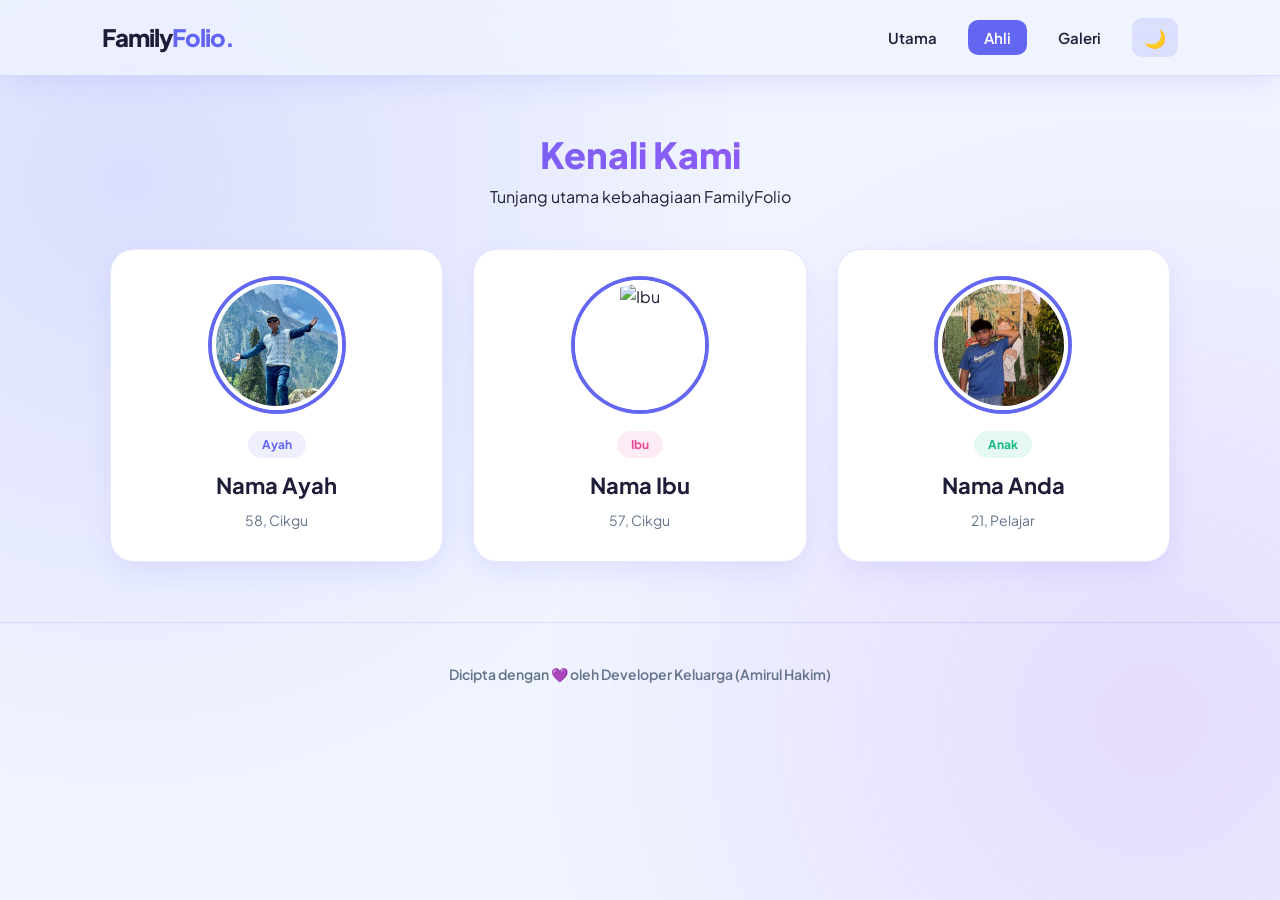
==== ahli.html @ ec3c9a92 "Add files via upload" ====
<!DOCTYPE html>
<html lang="ms">
<head>
    <meta charset="UTF-8">
    <meta name="viewport" content="width=device-width, initial-scale=1.0">
    <title>Ahli Keluarga | Modern Design</title>
    <link rel="stylesheet" href="CSS/style.css">
    <link href="https://fonts.googleapis.com/css2?family=Plus+Jakarta+Sans:wght@400;600;800&display=swap" rel="stylesheet">
</head>
<body>

    <nav class="glass-nav">
        <div class="logo">Family<span>Folio.</span></div>
        <ul class="nav-links">
            <li><a href="index.html">Utama</a></li>
            <li><a href="ahli.html" class="active">Ahli</a></li>
            <li><a href="galeri.html">Galeri</a></li>
            <li><button id="theme-toggle" class="btn-theme">🌙</button></li>
        </ul>
    </nav>

    <div class="container" style="padding-top: 50px;">
        <div class="header-center animasi-masuk">
            <h2 class="text-gradient">Kenali Kami</h2>
            <p>Tunjang utama kebahagiaan FamilyFolio</p>
        </div>

        <div class="grid-keluarga">
            <div class="kad-premium pantau-scroll">
                <div class="img-container">
                    <img src="ayah.jpg" alt="Ayah">
                </div>
                <div class="kad-content">
                    <span class="tag">Ayah</span>
                    <h3>Nama Ayah</h3>
                    <p>58, Cikgu</p>
                </div>
            </div>

            <div class="kad-premium pantau-scroll">
                <div class="img-container">
                    <img src="ibu.jpg" alt="Ibu">
                </div>
                <div class="kad-content">
                    <span class="tag pink">Ibu</span>
                    <h3>Nama Ibu</h3>
                    <p>57, Cikgu</p>
                </div>
            </div>

            <div class="kad-premium pantau-scroll">
                <div class="img-container">
                    <img src="saya.jpg" alt="Saya">
                </div>
                <div class="kad-content">
                    <span class="tag green">Anak</span>
                    <h3>Nama Anda</h3>
                    <p>21, Pelajar</p>
                </div>
            </div>
        </div>
    </div>

    <footer>
        <p>Dicipta dengan 💜 oleh Developer Keluarga (Amirul Hakim)</p>
    </footer>

    <script src="JS/script.js"></script>
</body>
</html>
---- CSS/style.css ----
/* --- KONFIGURASI WARNA PREMIUM & BERWARNA --- */
:root {
    --primary: #6366f1;       /* Indigo */
    --primary-dark: #4338ca;
    --accent: #a855f7;        /* Neon Purple */
    --bg-light: #f0f4ff;      /* Latar Belakang Biru Digital Lembut (Bukan Putih Kosong) */
    --bg-card: #ffffff;       /* Kad Putih Bersih supaya Kontras dengan Background */
    --text-dark: #1e1e38;      /* Teks Biru Gelap Pekat */
    --text-muted: #64748b;
    --glass: rgba(240, 244, 255, 0.7);
    --border: rgba(99, 102, 241, 0.15);
    --shadow: 0 10px 30px -5px rgba(99, 102, 241, 0.15);
}

/* Tema Gelap Premium (Midnight Cyan/Blue) */
body.dark-theme {
    --bg-light: #0b0f19;      /* Warna Angkasa Gelap */
    --bg-card: #161b2b;       /* Kad Biru Gelap */
    --text-dark: #f8fafc;     /* Teks Cerah */
    --text-muted: #94a3b8;
    --glass: rgba(22, 27, 43, 0.7);
    --border: rgba(255, 255, 255, 0.08);
    --shadow: 0 20px 40px -10px rgba(0, 0, 0, 0.6);
}

* {
    margin: 0;
    padding: 0;
    box-sizing: border-box;
    font-family: 'Plus Jakarta Sans', sans-serif;
}

body {
    background-color: var(--bg-light);
    color: var(--text-dark);
    line-height: 1.6;
    transition: background-color 0.4s, color 0.4s;
    overflow-x: hidden;
}

/* --- DETAILED BACKGROUND GLOW (EFEK WARNA BERLAPIS) --- */
body::before {
    content: "";
    position: fixed;
    top: 0; left: 0; width: 100%; height: 100%;
    background: radial-gradient(circle at 10% 20%, rgba(99, 102, 241, 0.15) 0%, transparent 45%),
                radial-gradient(circle at 90% 80%, rgba(168, 85, 247, 0.15) 0%, transparent 45%);
    z-index: -1;
}

.container {
    max-width: 1100px;
    margin: 0 auto;
    padding: 0 20px;
}

/* --- NAVBAR GLASSMORPHISM --- */
.glass-nav {
    display: flex;
    justify-content: space-between;
    align-items: center;
    padding: 18px 8%;
    background: var(--glass);
    backdrop-filter: blur(20px);
    -webkit-backdrop-filter: blur(20px);
    border-bottom: 1px solid var(--border);
    position: sticky;
    top: 0;
    z-index: 1000;
    box-shadow: var(--shadow);
}

.logo {
    font-size: 24px;
    font-weight: 800;
    letter-spacing: -1px;
}

.logo span {
    color: var(--primary);
}

.nav-links {
    list-style: none;
    display: flex;
    gap: 15px;
    align-items: center;
}

.nav-links a {
    text-decoration: none;
    color: var(--text-dark);
    font-weight: 600;
    font-size: 15px;
    padding: 8px 16px;
    border-radius: 10px;
    transition: all 0.2s ease;
}

.nav-links a:hover, .nav-links a.active {
    color: white;
    background-color: var(--primary);
}

.btn-theme {
    background: var(--border);
    border: none;
    font-size: 18px;
    padding: 8px 12px;
    border-radius: 10px;
    cursor: pointer;
    transition: 0.2s;
}

.btn-theme:hover {
    transform: scale(1.1);
}

/* --- HERO SECTION --- */
.hero {
    text-align: center;
    padding: 90px 20px 60px 20px;
    max-width: 850px;
    margin: 0 auto;
}

.badge {
    display: inline-block;
    background: linear-gradient(135deg, rgba(99, 102, 241, 0.15), rgba(168, 85, 247, 0.15));
    color: var(--primary);
    border: 1px solid var(--border);
    padding: 6px 16px;
    border-radius: 30px;
    font-size: 13px;
    font-weight: 700;
    margin-bottom: 25px;
}

.hero h1 {
    font-size: 52px;
    font-weight: 800;
    letter-spacing: -2px;
    line-height: 1.15;
    margin-bottom: 20px;
}

.text-gradient {
    background: linear-gradient(to right, var(--primary), var(--accent));
    -webkit-background-clip: text;
    -webkit-text-fill-color: transparent;
}

.hero p {
    color: var(--text-muted);
    font-size: 18px;
    margin-bottom: 35px;
}

.hero-btns {
    display: flex;
    gap: 15px;
    justify-content: center;
}

.btn-primary {
    text-decoration: none;
    background: var(--primary);
    color: white;
    padding: 14px 32px;
    border-radius: 12px;
    font-weight: 600;
    box-shadow: 0 10px 20px -5px rgba(99, 102, 241, 0.4);
    transition: 0.2s;
}

.btn-primary:hover {
    background: var(--primary-dark);
    transform: translateY(-2px);
}

.btn-secondary {
    text-decoration: none;
    background: transparent;
    color: var(--text-dark);
    border: 1px solid var(--border);
    padding: 14px 32px;
    border-radius: 12px;
    font-weight: 600;
    transition: 0.2s;
}

.btn-secondary:hover {
    background: rgba(99, 102, 241, 0.05);
}

/* --- KOTAK VIDEO KEMAS & SINEMATIK --- */
.video-section {
    margin-bottom: 60px;
}

.video-card {
    background: var(--bg-card);
    border: 1px solid var(--border);
    border-radius: 24px;
    padding: 12px;
    box-shadow: var(--shadow);
    overflow: hidden;
    
    max-width: 650px;       /* Mengecilkan saiz video supaya nampak kemas */
    margin: 0 auto;         /* Duduk tepat di tengah-tengah skrin */
    aspect-ratio: 16 / 9;   /* Memaksa standard saiz skrin lebar */
    display: flex;
    align-items: center;
    justify-content: center;
}

.video-card video {
    width: 100%;
    height: 100%;
    object-fit: cover;     /* Memotong ruang hitam tidak kemas di tepi */
    border-radius: 14px;   /* Lekukan kemas mengikut bucu kotak */
}

/* --- GRID & CARD AHLI KELUARGA --- */
.header-center {
    text-align: center;
    margin-bottom: 40px;
}

.header-center h2 {
    font-size: 36px;
    font-weight: 800;
}

.grid-keluarga {
    display: grid;
    grid-template-columns: repeat(auto-fit, minmax(300px, 1fr));
    gap: 30px;
    margin-bottom: 60px;
}

.kad-premium {
    background: var(--bg-card);
    border: 1px solid var(--border);
    border-radius: 24px;
    padding: 30px;
    text-align: center;
    box-shadow: var(--shadow);
    transition: transform 0.3s ease, box-shadow 0.3s ease;
}

.kad-premium:hover {
    transform: translateY(-10px);
    box-shadow: 0 30px 50px -10px rgba(99, 102, 241, 0.25);
}

.img-container {
    width: 130px;
    height: 130px;
    margin: 0 auto 20px auto;
    border-radius: 50%;
    overflow: hidden;
    border: 4px solid var(--bg-card);
    box-shadow: 0 0 0 4px var(--primary);
}

.img-container img {
    width: 100%;
    height: 100%;
    object-fit: cover;
}

.tag {
    display: inline-block;
    background: rgba(99, 102, 241, 0.1);
    color: var(--primary);
    padding: 4px 14px;
    border-radius: 30px;
    font-size: 12px;
    font-weight: 700;
    margin-bottom: 10px;
}

.tag.pink {
    background: rgba(236, 72, 153, 0.1);
    color: #ec4899;
}

.tag.green {
    background: rgba(16, 185, 129, 0.1);
    color: #10b981;
}

.kad-content h3 {
    font-size: 22px;
    font-weight: 700;
    margin-bottom: 5px;
}

.kad-content p {
    color: var(--text-muted);
    font-size: 14px;
}

/* --- INSTANT GALERI DESIGN --- */
.grid-galeri {
    display: grid;
    grid-template-columns: repeat(auto-fit, minmax(300px, 1fr));
    gap: 25px;
    margin-bottom: 60px;
}

.kad-galeri {
    position: relative;
    border-radius: 20px;
    overflow: hidden;
    height: 250px;
    box-shadow: var(--shadow);
    border: 1px solid var(--border);
}

.kad-galeri img {
    width: 100%;
    height: 100%;
    object-fit: cover;
    transition: transform 0.5s ease;
}

.overlay {
    position: absolute;
    top: 0; left: 0; width: 100%; height: 100%;
    background: linear-gradient(to top, rgba(11, 15, 25, 0.9), transparent);
    display: flex;
    align-items: flex-end;
    padding: 25px;
    opacity: 0;
    transition: opacity 0.3s ease;
}

.overlay span {
    color: white;
    font-weight: 700;
    font-size: 16px;
    transform: translateY(15px);
    transition: transform 0.3s ease;
}

.kad-galeri:hover img {
    transform: scale(1.08);
}

.kad-galeri:hover .overlay {
    opacity: 1;
}

.kad-galeri:hover .overlay span {
    transform: translateY(0);
}

/* --- FOOTER --- */
footer {
    text-align: center;
    padding: 40px;
    border-top: 1px solid var(--border);
    color: var(--text-muted);
    font-size: 14px;
    font-weight: 600;
}

/* --- ANIMASI ENGINE --- */
@keyframes fadeInUp {
    from {
        opacity: 0;
        transform: translateY(30px);
    }
    to {
        opacity: 1;
        transform: translateY(0);
    }
}

.animasi-masuk {
    animation: fadeInUp 0.8s cubic-bezier(0.16, 1, 0.3, 1) forwards;
}

.pantau-scroll {
    opacity: 0;
    transform: translateY(40px);
    transition: opacity 0.8s cubic-bezier(0.16, 1, 0.3, 1), transform 0.8s cubic-bezier(0.16, 1, 0.3, 1);
}

.pantau-scroll.tunjuk {
    opacity: 1;
    transform: translateY(0);
}

/* --- KOD TAMBAHAN BARU: ANIMASI KURSOR MENAIP --- */
#typing-text::after {
    content: '|';
    color: var(--accent);
    animation: kursorKlip 0.7s infinite;
    margin-left: 5px;
}

@keyframes kursorKlip {
    0%, 100% { opacity: 1; }
    50% { opacity: 0; }
}
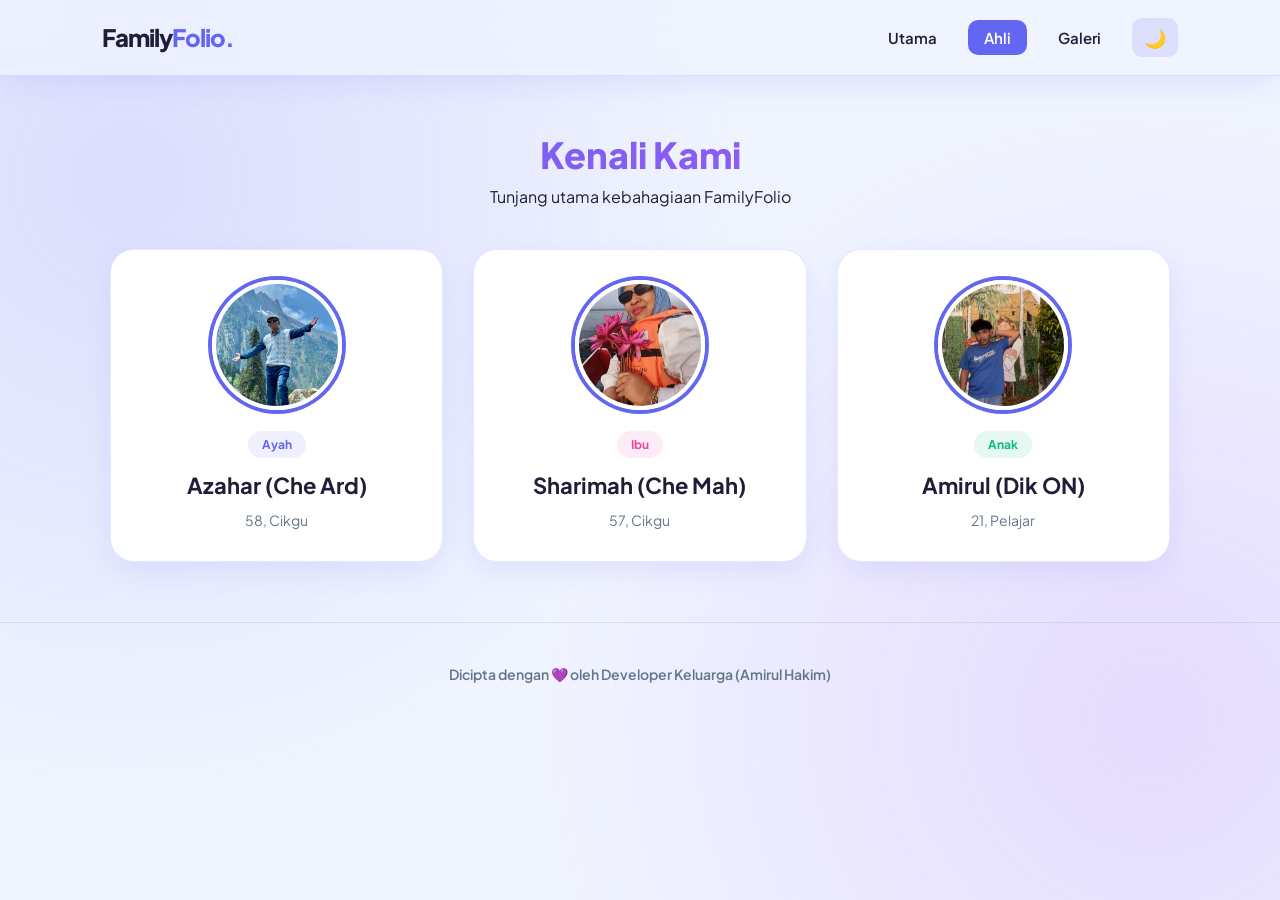
==== commit 1a06570d: "Add files via upload" ====
--- a/ahli.html
+++ b/ahli.html
@@ -32,7 +32,7 @@
                 </div>
                 <div class="kad-content">
                     <span class="tag">Ayah</span>
-                    <h3>Nama Ayah</h3>
+                    <h3>Azahar (Che Ard)</h3>
                     <p>58, Cikgu</p>
                 </div>
             </div>
@@ -43,7 +43,7 @@
                 </div>
                 <div class="kad-content">
                     <span class="tag pink">Ibu</span>
-                    <h3>Nama Ibu</h3>
+                    <h3>Sharimah (Che Mah)</h3>
                     <p>57, Cikgu</p>
                 </div>
             </div>
@@ -54,7 +54,7 @@
                 </div>
                 <div class="kad-content">
                     <span class="tag green">Anak</span>
-                    <h3>Nama Anda</h3>
+                    <h3>Amirul (Dik ON)</h3>
                     <p>21, Pelajar</p>
                 </div>
             </div>
